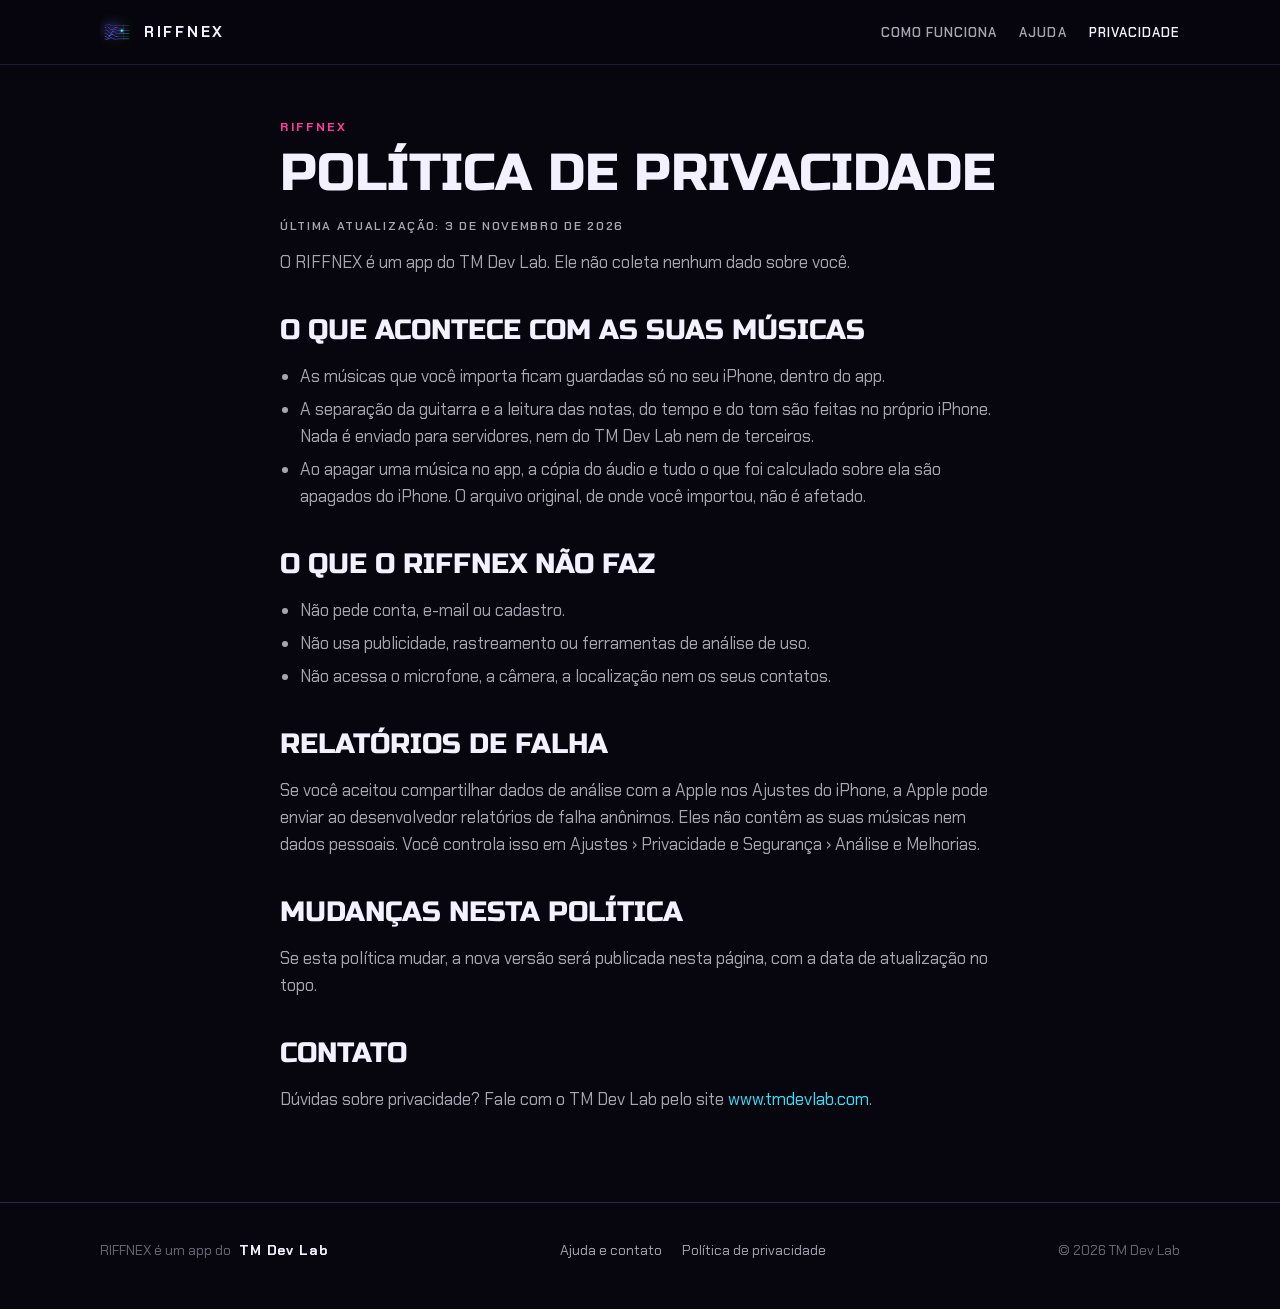
==== site/privacidade/index.html @ 517b876e "Site for riffnex.tmdevlab.com in site/ (home with a live arena animation, help, privacy), app links " ====
<!doctype html>
<html lang="pt-BR">
<head>
<meta charset="utf-8">
<meta name="viewport" content="width=device-width, initial-scale=1, viewport-fit=cover">
<title>Privacidade do RIFFNEX</title>
<meta name="description" content="Como o RIFFNEX trata os seus dados: tudo fica no seu iPhone e nenhum dado é coletado.">
<meta name="theme-color" content="#07060f">
<link rel="icon" type="image/png" href="../assets/favicon-64.png">
<link rel="apple-touch-icon" href="../assets/apple-touch-icon.png">
<meta property="og:title" content="Privacidade do RIFFNEX">
<meta property="og:description" content="Como o RIFFNEX trata os seus dados: tudo fica no seu iPhone e nenhum dado é coletado.">
<meta property="og:image" content="https://riffnex.tmdevlab.com/assets/icon-512.png">
<meta property="og:type" content="website">
<link rel="preconnect" href="https://fonts.googleapis.com">
<link rel="preconnect" href="https://fonts.gstatic.com" crossorigin>
<link rel="stylesheet" href="https://fonts.googleapis.com/css2?family=Chakra+Petch:wght@400;500;600;700&family=Russo+One&display=swap">
<link rel="stylesheet" href="../assets/style.css">
</head>
<body>
<header class="top">
  <div class="wrap">
    <a class="brand" href="../"><img src="../assets/icon-512.png" alt="" width="34" height="34">RIFFNEX</a>
    <nav class="nav" aria-label="Principal">
      <a class="hide-sm" href="../#como-funciona">Como funciona</a>
      <a href="../suporte/">Ajuda</a>
      <a href="../privacidade/" aria-current="page">Privacidade</a>
    </nav>
  </div>
</header>
<main class="page">
  <div class="wrap">
    <div class="eyebrow">RIFFNEX</div>
    <h1>Política de privacidade</h1>
    <p class="updated">Última atualização: 3 de novembro de 2026</p>
    <p>O RIFFNEX é um app do TM Dev Lab. Ele não coleta nenhum dado sobre você.</p>

    <h2>O que acontece com as suas músicas</h2>
    <ul>
      <li>As músicas que você importa ficam guardadas só no seu iPhone, dentro do app.</li>
      <li>A separação da guitarra e a leitura das notas, do tempo e do tom são feitas no próprio iPhone. Nada é enviado para servidores, nem do TM Dev Lab nem de terceiros.</li>
      <li>Ao apagar uma música no app, a cópia do áudio e tudo o que foi calculado sobre ela são apagados do iPhone. O arquivo original, de onde você importou, não é afetado.</li>
    </ul>

    <h2>O que o RIFFNEX não faz</h2>
    <ul>
      <li>Não pede conta, e-mail ou cadastro.</li>
      <li>Não usa publicidade, rastreamento ou ferramentas de análise de uso.</li>
      <li>Não acessa o microfone, a câmera, a localização nem os seus contatos.</li>
    </ul>

    <h2>Relatórios de falha</h2>
    <p>Se você aceitou compartilhar dados de análise com a Apple nos Ajustes do iPhone, a Apple pode enviar ao desenvolvedor relatórios de falha anônimos. Eles não contêm as suas músicas nem dados pessoais. Você controla isso em Ajustes › Privacidade e Segurança › Análise e Melhorias.</p>

    <h2>Mudanças nesta política</h2>
    <p>Se esta política mudar, a nova versão será publicada nesta página, com a data de atualização no topo.</p>

    <h2>Contato</h2>
    <p>Dúvidas sobre privacidade? Fale com o TM Dev Lab pelo site <a href="https://www.tmdevlab.com">www.tmdevlab.com</a>.</p>
  </div>
</main>
<footer>
  <div class="wrap">
    <span class="lab">RIFFNEX é um app do <a href="https://www.tmdevlab.com"><strong>TM Dev Lab</strong></a></span>
    <nav aria-label="Rodapé">
      <a href="../suporte/">Ajuda e contato</a>
      <a href="../privacidade/">Política de privacidade</a>
    </nav>
    <span>© 2026 TM Dev Lab</span>
  </div>
</footer>

</body>
</html>
---- site/assets/style.css ----
/* RIFFNEX site: the app's arena look. Deep violet-black ground, the guitar burns orange,
   the band glows cyan, magenta lights the arena. Wide technical type for labels. */
:root {
  color-scheme: dark;
  --base: #07060f;
  --surface: #0f0c22;
  --raised: #1a1438;
  --line: #2c2650;
  --fg: #f4f1ff;
  --fg-2: rgba(244, 241, 255, 0.68);
  --fg-3: rgba(244, 241, 255, 0.42);
  --fire: #ff6a2b;
  --fire-2: #ffc23d;
  --cyan: #33e1ff;
  --magenta: #ff3d9a;
  --violet: #6d2bff;
  --grad: linear-gradient(90deg, var(--fire-2), var(--fire) 50%, var(--magenta));
  --font-hud: "Chakra Petch", "Segoe UI", system-ui, sans-serif;
  --font-big: "Russo One", "Arial Black", Impact, sans-serif;
  --font-body: "Chakra Petch", system-ui, -apple-system, "Segoe UI", sans-serif;
  --radius: 14px;
  --gutter: max(20px, env(safe-area-inset-left, 0px));
}

* { box-sizing: border-box; }
html { scroll-behavior: smooth; }
body {
  margin: 0;
  background: var(--base);
  color: var(--fg);
  font-family: var(--font-body);
  font-size: 17px;
  line-height: 1.6;
  -webkit-font-smoothing: antialiased;
}
img { max-width: 100%; display: block; }
a { color: var(--cyan); text-decoration: none; }
a:hover { text-decoration: underline; }
a:focus-visible, button:focus-visible { outline: 2px solid var(--cyan); outline-offset: 3px; border-radius: 4px; }

.wrap { max-width: 1120px; margin: 0 auto; padding-left: var(--gutter); padding-right: max(20px, env(safe-area-inset-right, 0px)); }

/* Header */
.top {
  position: sticky; top: 0; z-index: 10;
  background: rgba(7, 6, 15, 0.78);
  backdrop-filter: blur(14px); -webkit-backdrop-filter: blur(14px);
  border-bottom: 1px solid rgba(44, 38, 80, 0.6);
}
.top .wrap { display: flex; align-items: center; justify-content: space-between; height: 64px; gap: 16px; }
.brand { display: flex; align-items: center; gap: 10px; color: var(--fg); font: 700 15px/1 var(--font-hud); letter-spacing: 0.18em; }
.brand:hover { text-decoration: none; }
.brand img { width: 34px; height: 34px; border-radius: 9px; }
.nav { display: flex; gap: 22px; font: 600 13px/1 var(--font-hud); letter-spacing: 0.08em; text-transform: uppercase; }
.nav a { color: var(--fg-2); }
.nav a:hover, .nav a[aria-current="page"] { color: var(--fg); text-decoration: none; }

/* Hero */
.hero { position: relative; overflow: hidden; padding: 72px 0 56px; }
.hero::before {
  content: ""; position: absolute; inset: -30% -10% auto; height: 120%;
  background: radial-gradient(60% 50% at 70% 40%, rgba(109, 43, 255, 0.35), transparent 70%),
              radial-gradient(40% 40% at 20% 20%, rgba(255, 61, 154, 0.16), transparent 70%);
  pointer-events: none;
}
.hero .wrap { position: relative; display: grid; grid-template-columns: 1.05fr 0.95fr; gap: 48px; align-items: center; }
.eyebrow { font: 700 12px/1 var(--font-hud); letter-spacing: 0.22em; text-transform: uppercase; color: var(--magenta); }
h1 {
  font: 400 clamp(40px, 6.4vw, 76px)/0.98 var(--font-big);
  text-transform: uppercase; margin: 16px 0 20px; text-wrap: balance;
}
h1 .glow { background: var(--grad); -webkit-background-clip: text; background-clip: text; color: transparent; filter: drop-shadow(0 0 22px rgba(255, 106, 43, 0.35)); }
.lead { font-size: 19px; color: var(--fg-2); max-width: 34em; margin: 0 0 28px; }
.cta { display: flex; flex-wrap: wrap; gap: 12px; align-items: center; }
.btn {
  display: inline-flex; align-items: center; gap: 10px; height: 52px; padding: 0 22px;
  border-radius: 8px; font: 700 14px/1 var(--font-hud); letter-spacing: 0.12em; text-transform: uppercase;
}
.btn.primary { background: var(--grad); color: #1a0610; box-shadow: 0 0 28px rgba(255, 106, 43, 0.4); }
.btn.ghost { border: 1px solid var(--line); color: var(--fg); background: rgba(15, 12, 34, 0.7); }
.btn:hover { text-decoration: none; filter: brightness(1.08); }
.btn.soon { cursor: default; }
.btn.soon:hover { filter: none; }
.note { font-size: 13px; color: var(--fg-3); margin-top: 14px; }

/* Phone with the live arena */
.phone {
  position: relative; justify-self: center; width: min(360px, 100%); aspect-ratio: 9 / 19.5;
  border-radius: 46px; padding: 12px;
  background: linear-gradient(160deg, #241c4a, #0b0918 40%, #18123a);
  box-shadow: 0 0 0 1px rgba(255, 61, 154, 0.18), 0 40px 120px rgba(109, 43, 255, 0.35), inset 0 0 0 2px rgba(255, 255, 255, 0.04);
}
.phone canvas { width: 100%; height: 100%; border-radius: 36px; display: block; background: var(--surface); }

/* Sections */
section { padding: 72px 0; }
.section-head { max-width: 40em; margin-bottom: 36px; }
h2 { font: 400 clamp(28px, 4vw, 42px)/1.05 var(--font-big); text-transform: uppercase; margin: 12px 0 14px; text-wrap: balance; }
.section-head p { color: var(--fg-2); margin: 0; }

.features { display: grid; grid-template-columns: repeat(3, minmax(0, 1fr)); gap: 18px; }
.feature {
  position: relative; padding: 26px; border-radius: var(--radius); background: var(--surface);
  border: 1px solid var(--line); overflow: hidden; min-width: 0;
}
.feature::after {
  content: ""; position: absolute; inset: auto -40% -60% auto; width: 80%; aspect-ratio: 1;
  background: radial-gradient(circle, var(--accent, rgba(255, 61, 154, 0.16)), transparent 70%);
  pointer-events: none;
}
.feature .tag { font: 700 11px/1 var(--font-hud); letter-spacing: 0.18em; text-transform: uppercase; color: var(--accent-fg, var(--fire-2)); }
.feature h3 { font: 700 21px/1.2 var(--font-hud); margin: 12px 0 8px; }
.feature p { margin: 0; color: var(--fg-2); font-size: 16px; }
.feature.fire { --accent: rgba(255, 106, 43, 0.2); --accent-fg: var(--fire-2); }
.feature.cyan { --accent: rgba(51, 225, 255, 0.16); --accent-fg: var(--cyan); }
.feature.magenta { --accent: rgba(255, 61, 154, 0.18); --accent-fg: var(--magenta); }

.steps { display: grid; grid-template-columns: repeat(3, minmax(0, 1fr)); gap: 18px; counter-reset: step; }
.step { padding: 24px; border-left: 2px solid var(--line); min-width: 0; }
.step b { display: block; font: 400 40px/1 var(--font-big); background: var(--grad); -webkit-background-clip: text; background-clip: text; color: transparent; }
.step h3 { font: 700 19px/1.25 var(--font-hud); margin: 12px 0 6px; }
.step p { margin: 0; color: var(--fg-2); font-size: 16px; }

.private {
  display: grid; grid-template-columns: auto minmax(0, 1fr); gap: 28px; align-items: center;
  padding: 32px; border-radius: var(--radius); background: linear-gradient(120deg, rgba(51, 225, 255, 0.08), rgba(109, 43, 255, 0.08));
  border: 1px solid rgba(51, 225, 255, 0.25);
}
.private .badge { width: 72px; height: 72px; border-radius: 18px; display: grid; place-items: center; background: rgba(51, 225, 255, 0.12); color: var(--cyan); }
.private h2 { margin-top: 0; }
.private p { margin: 0; color: var(--fg-2); }

/* Long text pages */
.page { padding: 56px 0 72px; }
.page .wrap { max-width: 760px; }
.page h1 { font-size: clamp(34px, 5vw, 52px); }
.page h2 { font-size: clamp(22px, 3vw, 28px); margin-top: 40px; }
.page p, .page li { color: var(--fg-2); }
.page ul { padding-left: 1.2em; }
.page li { margin: 6px 0; }
.updated { font: 600 12px/1 var(--font-hud); letter-spacing: 0.14em; text-transform: uppercase; color: var(--fg-3); }

.faq details {
  border: 1px solid var(--line); border-radius: 10px; background: var(--surface); padding: 0 20px; margin: 12px 0;
}
.faq summary { cursor: pointer; list-style: none; padding: 18px 0; font: 700 17px/1.35 var(--font-hud); color: var(--fg); display: flex; justify-content: space-between; gap: 16px; }
.faq summary::-webkit-details-marker { display: none; }
.faq summary::after { content: "+"; color: var(--magenta); font-size: 22px; line-height: 1; transition: transform 0.2s; }
.faq details[open] summary::after { transform: rotate(45deg); }
.faq details p { margin: 0 0 18px; }

/* Footer */
footer { border-top: 1px solid var(--line); padding: 36px 0 48px; color: var(--fg-3); font-size: 14px; }
footer .wrap { display: flex; flex-wrap: wrap; gap: 18px; justify-content: space-between; align-items: center; }
footer nav { display: flex; gap: 20px; flex-wrap: wrap; }
footer a { color: var(--fg-2); }
.lab { display: inline-flex; align-items: center; gap: 8px; }
.lab strong { color: var(--fg); font-family: var(--font-hud); letter-spacing: 0.06em; }

/* Reveal on scroll: visible by default, animated only when JavaScript is on. */
.js .reveal { opacity: 0; transform: translateY(18px); transition: opacity 0.7s ease, transform 0.7s cubic-bezier(.2, .8, .2, 1); }
.js .reveal.in { opacity: 1; transform: none; }

@media (max-width: 900px) {
  .hero { padding-top: 40px; }
  .hero .wrap { grid-template-columns: minmax(0, 1fr); gap: 40px; }
  .features, .steps { grid-template-columns: minmax(0, 1fr); }
  .nav { gap: 14px; }
}
@media (max-width: 520px) {
  .nav a.hide-sm { display: none; }
  .private { grid-template-columns: minmax(0, 1fr); padding: 24px; }
  section { padding: 56px 0; }
}
@media (prefers-reduced-motion: reduce) {
  html { scroll-behavior: auto; }
  .js .reveal { opacity: 1; transform: none; transition: none; }
}
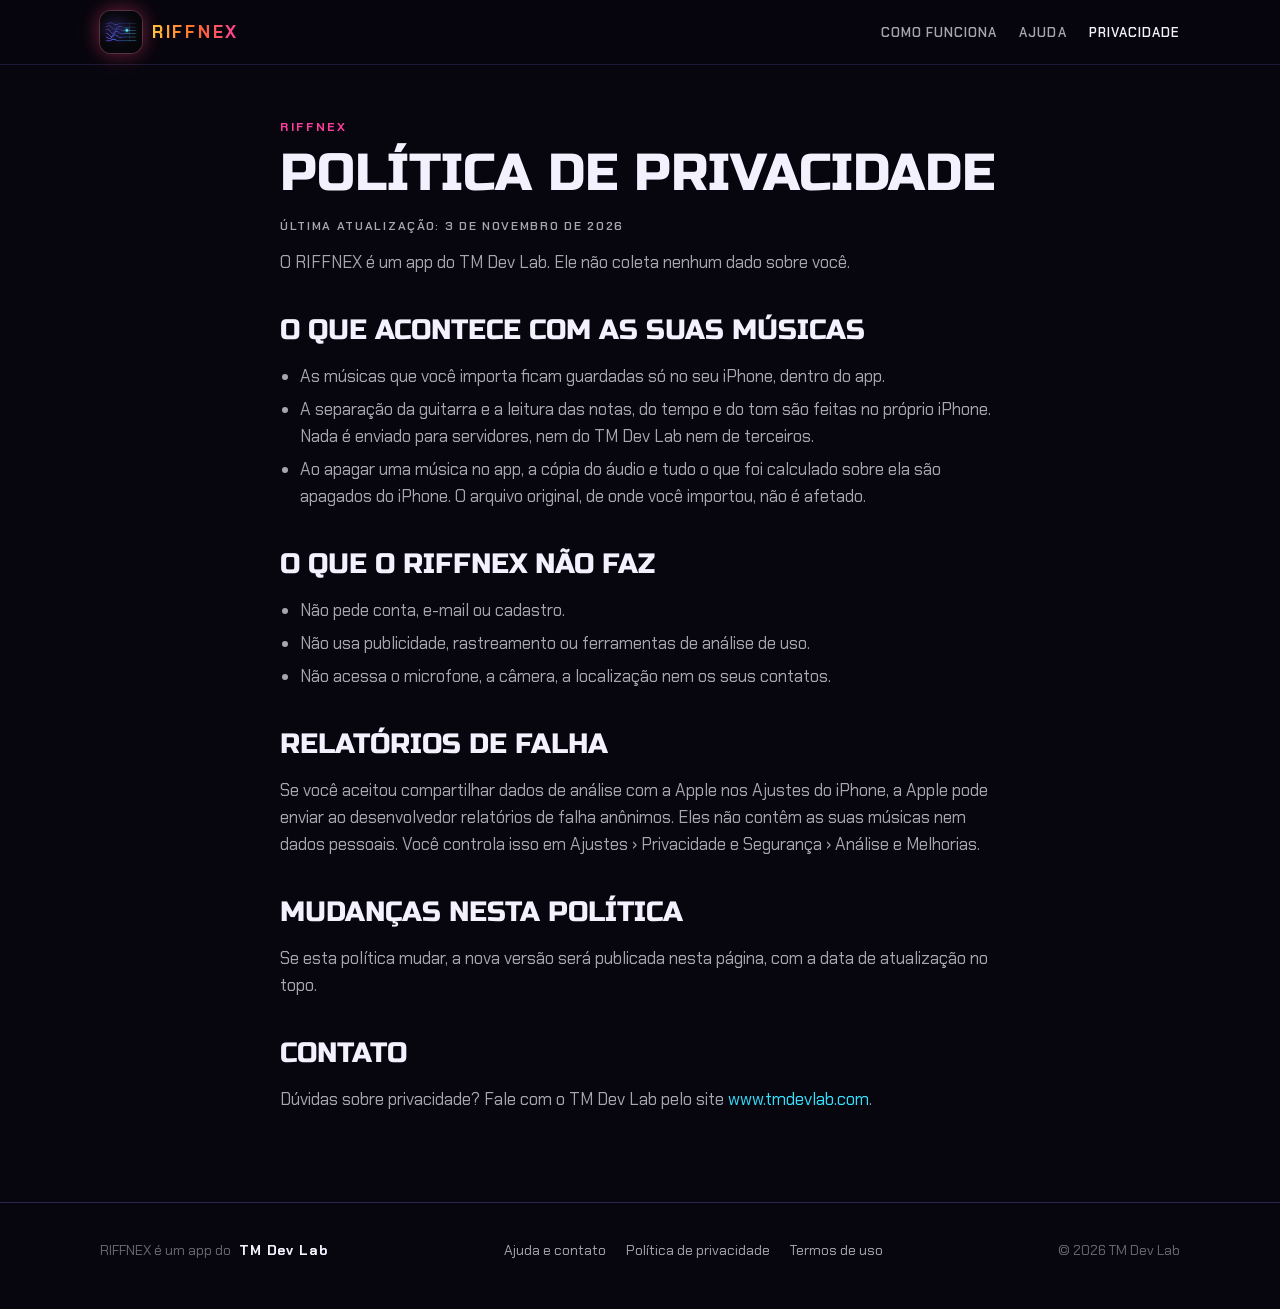
==== commit 51371332: "Site: terms of use page (user is responsible for imported music, notes are estimates), linked from f" ====
--- a/site/privacidade/index.html
+++ b/site/privacidade/index.html
@@ -20,7 +20,7 @@
 <body>
 <header class="top">
   <div class="wrap">
-    <a class="brand" href="../"><img src="../assets/icon-512.png" alt="" width="34" height="34">RIFFNEX</a>
+    <a class="brand" href="../"><img src="../assets/icon-512.png" alt="" width="42" height="42"><span>RIFFNEX</span></a>
     <nav class="nav" aria-label="Principal">
       <a class="hide-sm" href="../#como-funciona">Como funciona</a>
       <a href="../suporte/">Ajuda</a>
@@ -65,6 +65,7 @@
     <nav aria-label="Rodapé">
       <a href="../suporte/">Ajuda e contato</a>
       <a href="../privacidade/">Política de privacidade</a>
+      <a href="../termos/">Termos de uso</a>
     </nav>
     <span>© 2026 TM Dev Lab</span>
   </div>
--- a/site/assets/style.css
+++ b/site/assets/style.css
@@ -50,7 +50,11 @@
 .top .wrap { display: flex; align-items: center; justify-content: space-between; height: 64px; gap: 16px; }
 .brand { display: flex; align-items: center; gap: 10px; color: var(--fg); font: 700 15px/1 var(--font-hud); letter-spacing: 0.18em; }
 .brand:hover { text-decoration: none; }
-.brand img { width: 34px; height: 34px; border-radius: 9px; }
+.brand img {
+  width: 42px; height: 42px; border-radius: 11px;
+  box-shadow: 0 0 0 1px rgba(255, 255, 255, 0.14), 0 0 18px rgba(255, 61, 154, 0.35), 0 0 32px rgba(255, 106, 43, 0.18);
+}
+.brand span { background: var(--grad); -webkit-background-clip: text; background-clip: text; color: transparent; font-size: 17px; }
 .nav { display: flex; gap: 22px; font: 600 13px/1 var(--font-hud); letter-spacing: 0.08em; text-transform: uppercase; }
 .nav a { color: var(--fg-2); }
 .nav a:hover, .nav a[aria-current="page"] { color: var(--fg); text-decoration: none; }
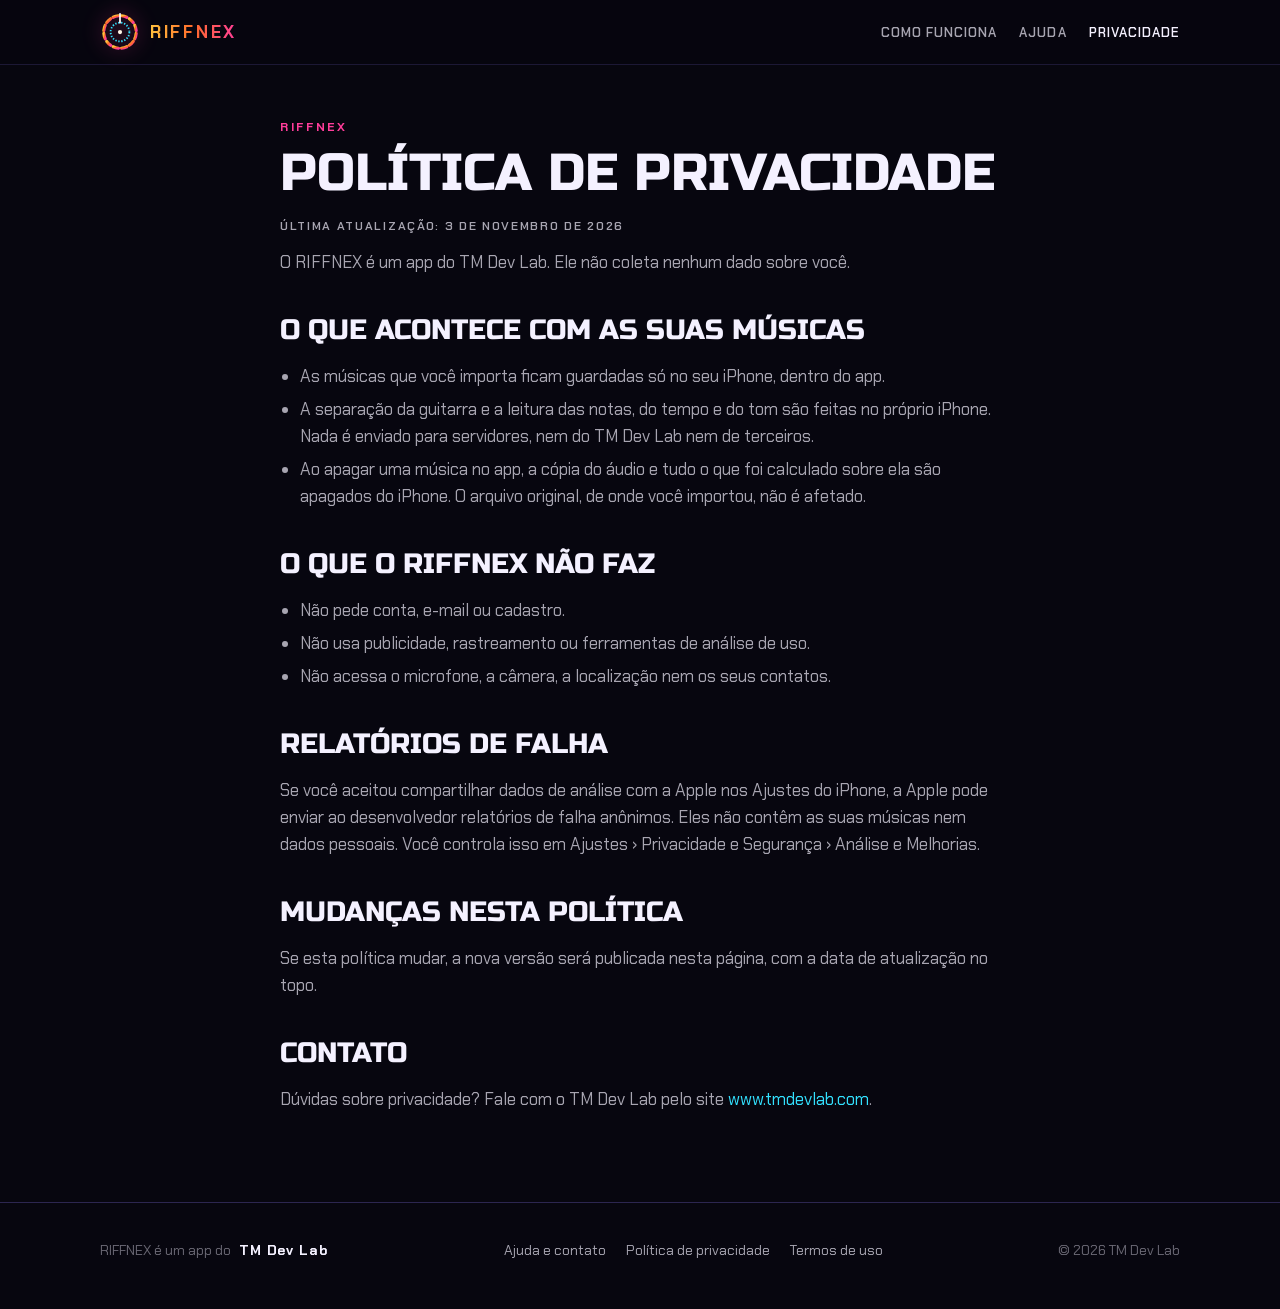
==== commit 5267c03f: "Site: crisp vector ring mark in the header, full icon large in an App Store style card on the home p" ====
--- a/site/privacidade/index.html
+++ b/site/privacidade/index.html
@@ -20,7 +20,13 @@
 <body>
 <header class="top">
   <div class="wrap">
-    <a class="brand" href="../"><img src="../assets/icon-512.png" alt="" width="42" height="42"><span>RIFFNEX</span></a>
+    <a class="brand" href="../"><svg class="mark" viewBox="0 0 64 64" width="40" height="40" aria-hidden="true">
+  <defs><linearGradient id="rxg" x1="0" y1="0" x2="1" y2="1"><stop offset="0" stop-color="#ffc23d"/><stop offset=".5" stop-color="#ff6a2b"/><stop offset="1" stop-color="#ff3d9a"/></linearGradient></defs>
+  <g fill="none" stroke="url(#rxg)" stroke-width="5" stroke-linecap="round"><path d="M34.27 6.10 A26 26 0 0 1 42.99 8.44"/><path d="M46.91 10.70 A26 26 0 0 1 53.30 17.09"/><path d="M55.56 21.01 A26 26 0 0 1 57.90 29.73"/><path d="M57.90 34.27 A26 26 0 0 1 55.56 42.99"/><path d="M53.30 46.91 A26 26 0 0 1 46.91 53.30"/><path d="M42.99 55.56 A26 26 0 0 1 34.27 57.90"/><path d="M29.73 57.90 A26 26 0 0 1 21.01 55.56"/><path d="M17.09 53.30 A26 26 0 0 1 10.70 46.91"/><path d="M8.44 42.99 A26 26 0 0 1 6.10 34.27"/><path d="M6.10 29.73 A26 26 0 0 1 8.44 21.01"/><path d="M10.70 17.09 A26 26 0 0 1 17.09 10.70"/><path d="M21.01 8.44 A26 26 0 0 1 29.73 6.10"/></g>
+  <circle cx="32" cy="32" r="15" fill="none" stroke="#33e1ff" stroke-width="3" stroke-dasharray="2.2 2.6"/>
+  <circle cx="32" cy="32" r="3.4" fill="#fff4e6"/>
+  <rect x="30.6" y="1.5" width="2.8" height="17" rx="1.4" fill="#fff"/>
+</svg><span>RIFFNEX</span></a>
     <nav class="nav" aria-label="Principal">
       <a class="hide-sm" href="../#como-funciona">Como funciona</a>
       <a href="../suporte/">Ajuda</a>
--- a/site/assets/style.css
+++ b/site/assets/style.css
@@ -50,10 +50,8 @@
 .top .wrap { display: flex; align-items: center; justify-content: space-between; height: 64px; gap: 16px; }
 .brand { display: flex; align-items: center; gap: 10px; color: var(--fg); font: 700 15px/1 var(--font-hud); letter-spacing: 0.18em; }
 .brand:hover { text-decoration: none; }
-.brand img {
-  width: 42px; height: 42px; border-radius: 11px;
-  box-shadow: 0 0 0 1px rgba(255, 255, 255, 0.14), 0 0 18px rgba(255, 61, 154, 0.35), 0 0 32px rgba(255, 106, 43, 0.18);
-}
+.brand .mark { width: 40px; height: 40px; filter: drop-shadow(0 0 10px rgba(255, 61, 154, 0.45)); transition: transform 0.6s cubic-bezier(.2, .8, .2, 1); }
+.brand:hover .mark { transform: rotate(30deg); }
 .brand span { background: var(--grad); -webkit-background-clip: text; background-clip: text; color: transparent; font-size: 17px; }
 .nav { display: flex; gap: 22px; font: 600 13px/1 var(--font-hud); letter-spacing: 0.08em; text-transform: uppercase; }
 .nav a { color: var(--fg-2); }
@@ -68,6 +66,17 @@
   pointer-events: none;
 }
 .hero .wrap { position: relative; display: grid; grid-template-columns: 1.05fr 0.95fr; gap: 48px; align-items: center; }
+.appcard { display: flex; align-items: center; gap: 16px; margin-bottom: 28px; }
+.appcard img {
+  width: 88px; height: 88px; border-radius: 22px;
+  box-shadow: 0 0 0 1px rgba(255, 255, 255, 0.12), 0 12px 40px rgba(255, 61, 154, 0.35), 0 0 60px rgba(255, 106, 43, 0.2);
+}
+.appcard strong { display: block; font: 400 24px/1 var(--font-big); letter-spacing: 0.04em; }
+.appcard span { display: block; font: 500 13px/1.4 var(--font-hud); color: var(--fg-2); margin-top: 6px; }
+.appcard .soonpill {
+  display: inline-block; margin-top: 8px; padding: 4px 10px; border-radius: 999px; font-size: 11px; letter-spacing: 0.1em;
+  text-transform: uppercase; color: var(--cyan); border: 1px solid rgba(51, 225, 255, 0.4); background: rgba(51, 225, 255, 0.08);
+}
 .eyebrow { font: 700 12px/1 var(--font-hud); letter-spacing: 0.22em; text-transform: uppercase; color: var(--magenta); }
 h1 {
   font: 400 clamp(40px, 6.4vw, 76px)/0.98 var(--font-big);
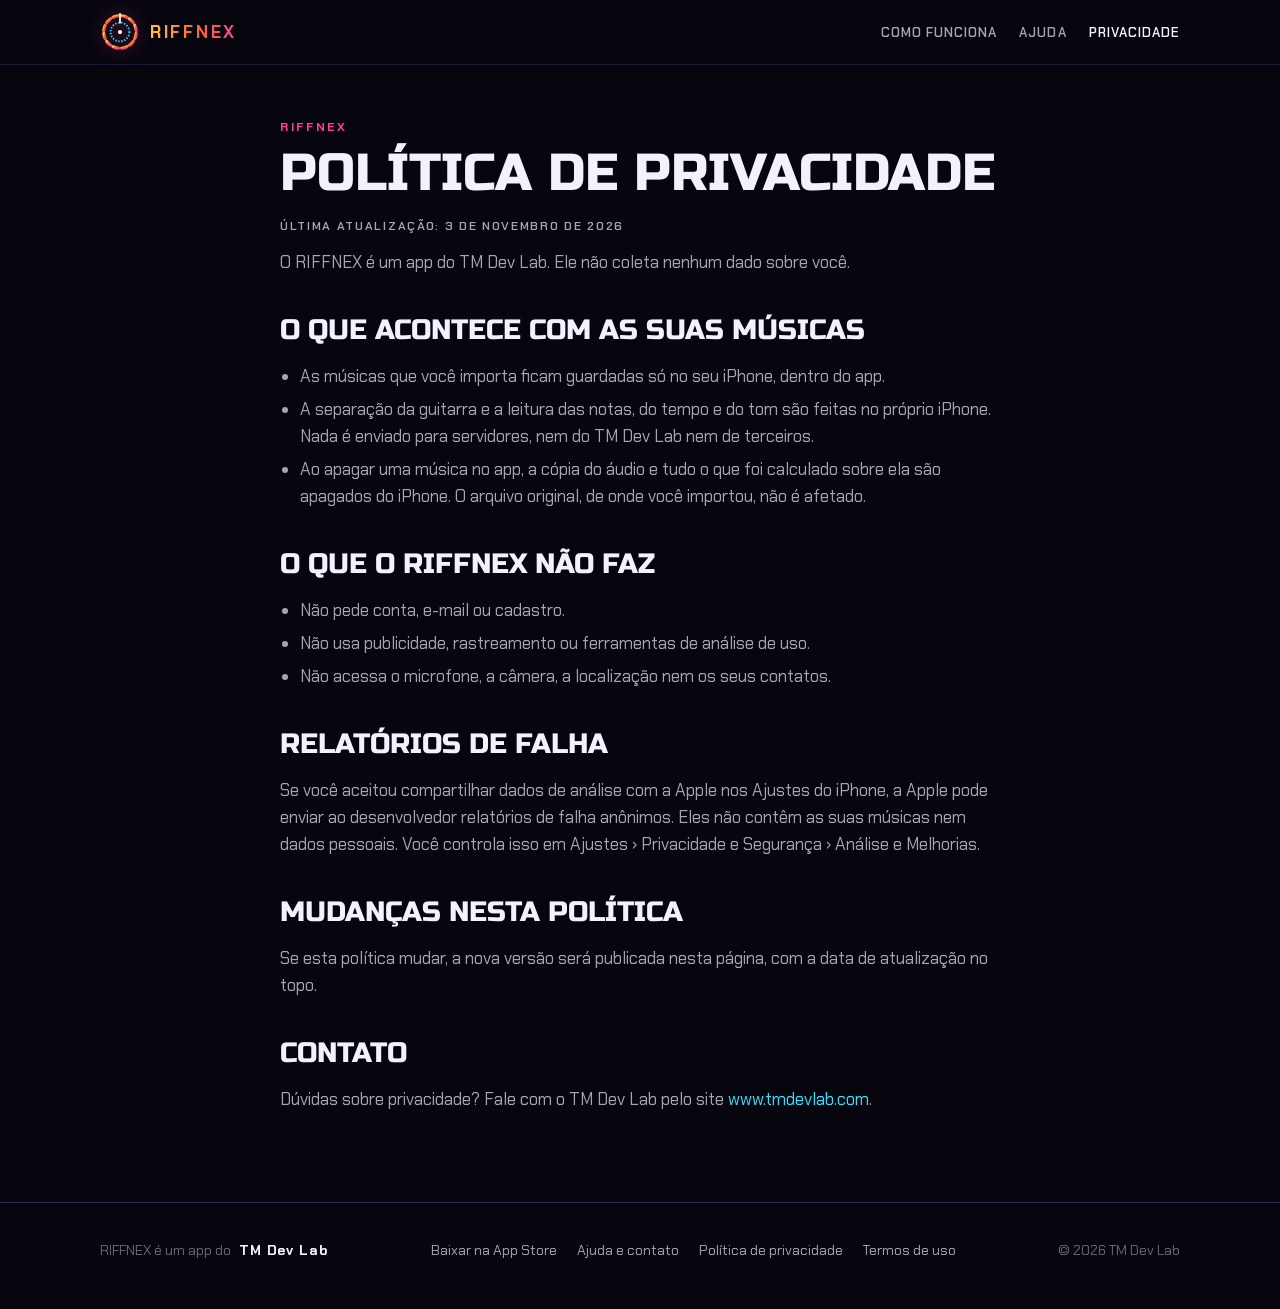
==== commit c33465e1: "Site: link to the App Store listing, Safari smart banner, schema download URL Co-Authored-By: Claude" ====
--- a/site/privacidade/index.html
+++ b/site/privacidade/index.html
@@ -3,15 +3,31 @@
 <head>
 <meta charset="utf-8">
 <meta name="viewport" content="width=device-width, initial-scale=1, viewport-fit=cover">
-<title>Privacidade do RIFFNEX</title>
-<meta name="description" content="Como o RIFFNEX trata os seus dados: tudo fica no seu iPhone e nenhum dado é coletado.">
+<title>Política de privacidade do RIFFNEX</title>
+<meta name="description" content="O RIFFNEX não coleta nenhum dado. As suas músicas e tudo o que o app calcula ficam só no seu iPhone.">
+<meta name="robots" content="index, follow, max-image-preview:large">
 <meta name="theme-color" content="#07060f">
+<meta name="author" content="TM Dev Lab">
+<meta name="color-scheme" content="dark">
+<meta name="apple-itunes-app" content="app-id=6829888708">
+<link rel="canonical" href="https://riffnex.tmdevlab.com/privacidade/">
 <link rel="icon" type="image/png" href="../assets/favicon-64.png">
 <link rel="apple-touch-icon" href="../assets/apple-touch-icon.png">
-<meta property="og:title" content="Privacidade do RIFFNEX">
-<meta property="og:description" content="Como o RIFFNEX trata os seus dados: tudo fica no seu iPhone e nenhum dado é coletado.">
-<meta property="og:image" content="https://riffnex.tmdevlab.com/assets/icon-512.png">
+<link rel="manifest" href="../site.webmanifest">
 <meta property="og:type" content="website">
+<meta property="og:site_name" content="RIFFNEX">
+<meta property="og:locale" content="pt_BR">
+<meta property="og:url" content="https://riffnex.tmdevlab.com/privacidade/">
+<meta property="og:title" content="Política de privacidade do RIFFNEX">
+<meta property="og:description" content="O RIFFNEX não coleta nenhum dado. As suas músicas e tudo o que o app calcula ficam só no seu iPhone.">
+<meta property="og:image" content="https://riffnex.tmdevlab.com/assets/og-image.png">
+<meta property="og:image:width" content="1200">
+<meta property="og:image:height" content="630">
+<meta property="og:image:alt" content="RIFFNEX: aprenda riffs de ouvido. Um app do TM Dev Lab.">
+<meta name="twitter:card" content="summary_large_image">
+<meta name="twitter:title" content="Política de privacidade do RIFFNEX">
+<meta name="twitter:description" content="O RIFFNEX não coleta nenhum dado. As suas músicas e tudo o que o app calcula ficam só no seu iPhone.">
+<meta name="twitter:image" content="https://riffnex.tmdevlab.com/assets/og-image.png">
 <link rel="preconnect" href="https://fonts.googleapis.com">
 <link rel="preconnect" href="https://fonts.gstatic.com" crossorigin>
 <link rel="stylesheet" href="https://fonts.googleapis.com/css2?family=Chakra+Petch:wght@400;500;600;700&family=Russo+One&display=swap">
@@ -69,6 +85,7 @@
   <div class="wrap">
     <span class="lab">RIFFNEX é um app do <a href="https://www.tmdevlab.com"><strong>TM Dev Lab</strong></a></span>
     <nav aria-label="Rodapé">
+      <a href="https://apps.apple.com/app/riffnex/id6829888708" rel="noopener">Baixar na App Store</a>
       <a href="../suporte/">Ajuda e contato</a>
       <a href="../privacidade/">Política de privacidade</a>
       <a href="../termos/">Termos de uso</a>
